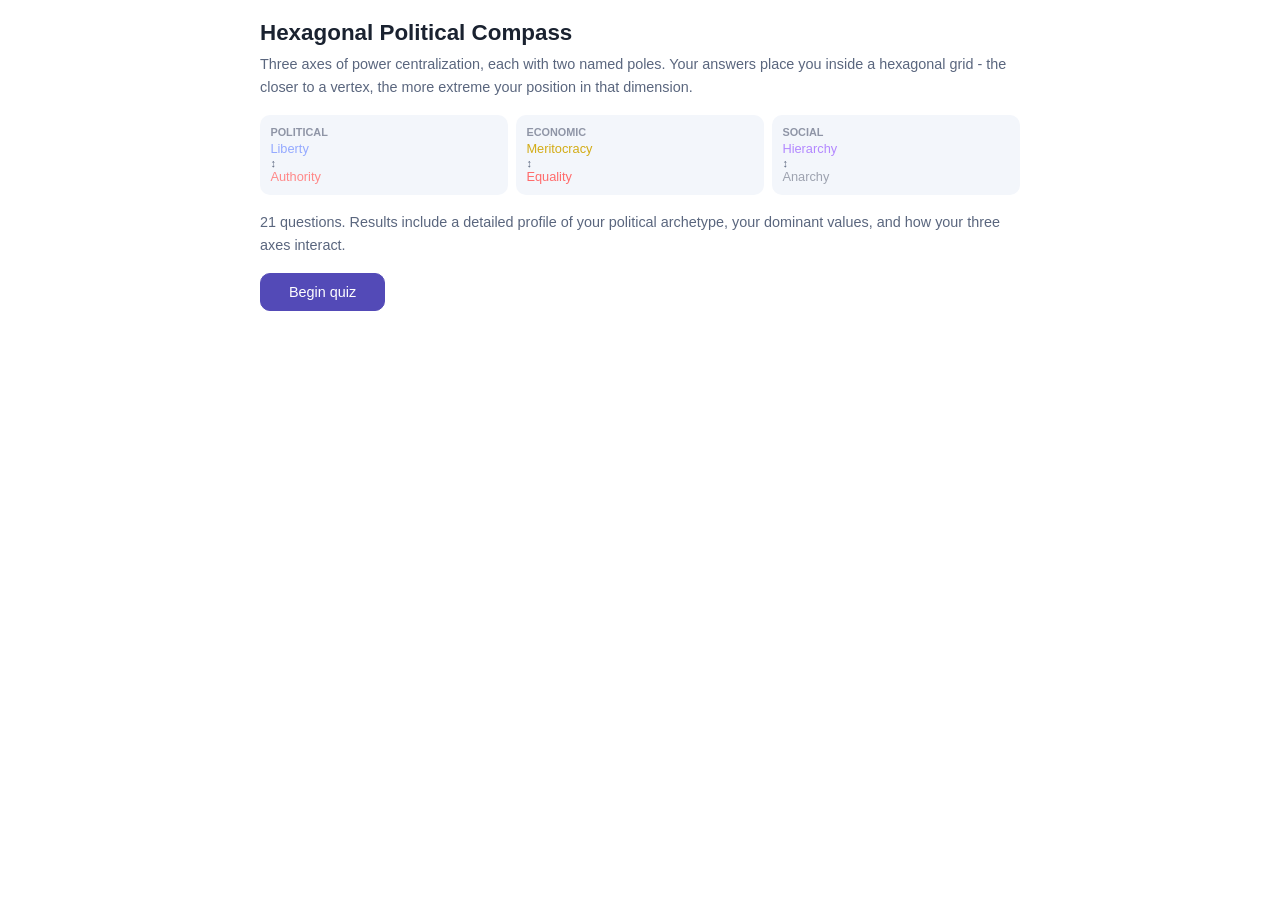
==== index.html @ 0ac601cc "simple web app political compass" ====
<!doctype html>
<html lang="en">
<head>
  <meta charset="utf-8">
  <meta name="viewport" content="width=device-width, initial-scale=1">
  <title>Hexagonal Political Compass</title>
  <meta name="description" content="A 21-question hexagonal political compass quiz.">
  <link rel="stylesheet" href="./styles.css">
</head>
<body>
  <main id="app">
    <section id="s-intro" class="screen active">
      <h1>Hexagonal Political Compass</h1>
      <p class="sub">
        Three axes of power centralization, each with two named poles. Your answers place you
        inside a hexagonal grid - the closer to a vertex, the more extreme your position in that
        dimension.
      </p>

      <div class="axis-grid">
        <article class="axis-card">
          <div class="axis-title">Political</div>
          <div class="axis-pole pole-liberty">Liberty</div>
          <div class="axis-divider">↕</div>
          <div class="axis-pole pole-authority">Authority</div>
        </article>
        <article class="axis-card">
          <div class="axis-title">Economic</div>
          <div class="axis-pole pole-meritocracy">Meritocracy</div>
          <div class="axis-divider">↕</div>
          <div class="axis-pole pole-equality">Equality</div>
        </article>
        <article class="axis-card">
          <div class="axis-title">Social</div>
          <div class="axis-pole pole-hierarchy">Hierarchy</div>
          <div class="axis-divider">↕</div>
          <div class="axis-pole pole-anarchy">Anarchy</div>
        </article>
      </div>

      <p class="sub intro-note">
        21 questions. Results include a detailed profile of your political archetype, your dominant
        values, and how your three axes interact.
      </p>

      <button id="btn-start" class="primary large">Begin quiz</button>
    </section>

    <section id="s-quiz" class="screen">
      <div id="q-prog" class="progress"></div>
      <div id="q-wrap"></div>
      <div class="nav">
        <button id="btn-back">Back</button>
        <button id="btn-next" class="primary">Next</button>
        <span id="q-pct" class="muted"></span>
      </div>
    </section>

    <section id="s-result" class="screen">
      <div id="archetype-display"></div>
      <div class="result-scores">
        <div class="sc">
          <div class="sc-name pole-liberty">Political</div>
          <div id="sv-pol" class="sc-val"></div>
          <div id="sp-pol" class="sc-poles"></div>
        </div>
        <div class="sc">
          <div class="sc-name pole-meritocracy">Economic</div>
          <div id="sv-eco" class="sc-val"></div>
          <div id="sp-eco" class="sc-poles"></div>
        </div>
        <div class="sc">
          <div class="sc-name pole-hierarchy">Social</div>
          <div id="sv-soc" class="sc-val"></div>
          <div id="sp-soc" class="sc-poles"></div>
        </div>
      </div>

      <canvas id="star" width="560" height="540"></canvas>
      <button id="btn-restart" class="restart-btn">Retake quiz</button>
    </section>
  </main>

  <script src="./app.js"></script>
</body>
</html>
---- styles.css ----
:root {
  --font-sans: Inter, Segoe UI, Roboto, Helvetica, Arial, sans-serif;
  --color-background-primary: #111318;
  --color-background-secondary: #1a1f2b;
  --color-text-primary: #e7ecf3;
  --color-text-secondary: #a6b0c2;
  --color-border-secondary: #394056;
  --color-border-tertiary: #2a3042;
  --border-radius-md: 10px;
  --border-radius-lg: 14px;
}

@media (prefers-color-scheme: light) {
  :root {
    --color-background-primary: #ffffff;
    --color-background-secondary: #f3f6fb;
    --color-text-primary: #1a2230;
    --color-text-secondary: #5a667e;
    --color-border-secondary: #cdd5e2;
    --color-border-tertiary: #dde3ed;
  }
}

* {
  box-sizing: border-box;
  margin: 0;
  padding: 0;
}

body {
  background: var(--color-background-primary);
  color: var(--color-text-primary);
  font-family: var(--font-sans);
  min-height: 100vh;
  padding: 1rem;
}

#app {
  max-width: 760px;
  margin: 0 auto;
  padding: 0.25rem 0 1rem;
}

.screen {
  display: none;
}

.screen.active {
  display: block;
}

h1 {
  font-size: 1.4rem;
  font-weight: 600;
  margin-bottom: 0.45rem;
}

.sub {
  font-size: 0.9rem;
  color: var(--color-text-secondary);
  line-height: 1.6;
  margin-bottom: 1rem;
}

.intro-note {
  margin-bottom: 1rem;
}

.axis-grid {
  display: grid;
  grid-template-columns: repeat(3, minmax(0, 1fr));
  gap: 8px;
  margin-bottom: 1rem;
}

.axis-card {
  background: var(--color-background-secondary);
  border-radius: var(--border-radius-md);
  padding: 0.65rem;
  font-size: 0.8rem;
}

.axis-title {
  font-weight: 600;
  color: #8f95a6;
  margin-bottom: 0.2rem;
  font-size: 0.68rem;
  text-transform: uppercase;
}

.axis-pole {
  line-height: 1.25;
}

.axis-divider {
  font-size: 0.7rem;
  color: var(--color-text-secondary);
}

.pole-liberty {
  color: #94a9ff;
}

.pole-authority {
  color: #ff8888;
}

.pole-meritocracy {
  color: #d3ac16;
}

.pole-equality {
  color: #ff6b6b;
}

.pole-hierarchy {
  color: #b388ff;
}

.pole-anarchy {
  color: #9da2af;
}

.progress {
  font-size: 0.78rem;
  color: var(--color-text-secondary);
  margin-bottom: 0.65rem;
}

.q-card {
  background: var(--color-background-primary);
  border: 0.5px solid var(--color-border-tertiary);
  border-radius: var(--border-radius-lg);
  padding: 1rem 1.25rem;
  margin-bottom: 0.75rem;
}

.q-axis {
  font-size: 0.68rem;
  text-transform: uppercase;
  letter-spacing: 0.05em;
  margin-bottom: 0.4rem;
  font-weight: 600;
}

.q-text {
  font-size: 0.92rem;
  color: var(--color-text-primary);
  line-height: 1.6;
  margin-bottom: 0.75rem;
}

.likert {
  display: flex;
  gap: 5px;
}

.likert button {
  flex: 1;
  padding: 6px 2px;
  font-size: 0.68rem;
  border: 0.5px solid var(--color-border-secondary);
  border-radius: var(--border-radius-md);
  background: transparent;
  cursor: pointer;
  color: var(--color-text-secondary);
  transition: all 0.15s;
  line-height: 1.3;
}

.likert button:hover {
  background: var(--color-background-secondary);
}

.likert button.sel {
  border-color: transparent;
  color: #fff;
}

.nav {
  display: flex;
  gap: 10px;
  margin-top: 1rem;
  align-items: center;
}

button {
  padding: 8px 20px;
  font-size: 0.82rem;
  border: 0.5px solid var(--color-border-secondary);
  border-radius: var(--border-radius-md);
  background: transparent;
  cursor: pointer;
  color: var(--color-text-primary);
  font-family: inherit;
}

button:hover {
  background: var(--color-background-secondary);
}

button.primary {
  background: #534ab7;
  border-color: #534ab7;
  color: #fff;
}

button.primary:hover {
  background: #3c3489;
}

button.large {
  padding: 10px 28px;
  font-size: 0.9rem;
}

.muted {
  font-size: 0.78rem;
  color: var(--color-text-secondary);
  margin-left: auto;
}

.result-scores {
  display: grid;
  grid-template-columns: repeat(3, minmax(0, 1fr));
  gap: 8px;
  margin: 1rem 0;
}

.sc {
  background: var(--color-background-secondary);
  border-radius: var(--border-radius-md);
  padding: 0.65rem;
  text-align: center;
}

.sc-name {
  font-size: 0.63rem;
  text-transform: uppercase;
  letter-spacing: 0.04em;
  margin-bottom: 2px;
  font-weight: 600;
}

.sc-val {
  font-size: 1.3rem;
  font-weight: 600;
  color: var(--color-text-primary);
}

.sc-poles {
  font-size: 0.63rem;
  color: var(--color-text-secondary);
  margin-top: 1px;
}

.archetype-card {
  border-radius: var(--border-radius-lg);
  padding: 1rem 1.25rem;
  margin: 0.75rem 0;
  border-left: 3px solid;
}

.archetype-card h3 {
  font-size: 0.98rem;
  font-weight: 600;
  margin-bottom: 0.35rem;
}

.archetype-card .tagline {
  font-size: 0.8rem;
  font-style: italic;
  margin-bottom: 0.6rem;
  opacity: 0.85;
}

.archetype-card .body {
  font-size: 0.84rem;
  line-height: 1.65;
}

.archetype-card .traits {
  display: flex;
  flex-wrap: wrap;
  gap: 6px;
  margin-top: 0.65rem;
}

.trait-pill {
  font-size: 0.7rem;
  padding: 3px 10px;
  border-radius: 20px;
  border: 0.5px solid;
}

.comparisons {
  margin-top: 0.65rem;
  font-size: 0.78rem;
  color: var(--color-text-secondary);
  line-height: 1.6;
}

.comparisons strong {
  font-weight: 600;
  color: var(--color-text-primary);
}

#star {
  display: block;
  margin: 0 auto;
  max-width: 100%;
  height: auto;
}

.restart-btn {
  margin-top: 0.75rem;
}

@media (max-width: 740px) {
  .axis-grid {
    grid-template-columns: 1fr;
  }

  .result-scores {
    grid-template-columns: 1fr;
  }

  .likert {
    flex-wrap: wrap;
  }

  .likert button {
    min-width: calc(50% - 5px);
    flex: none;
  }
}
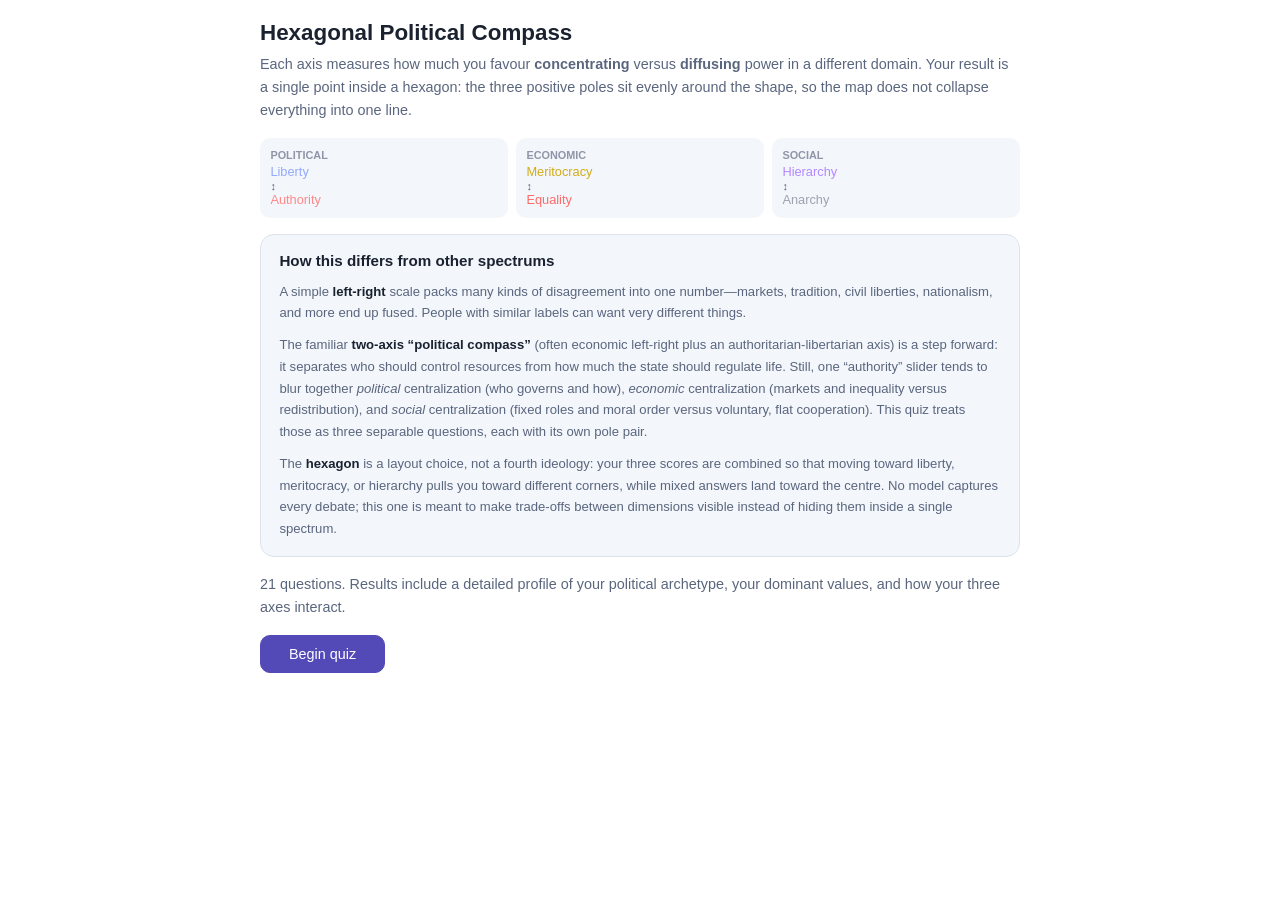
==== commit 557ed856: "updates to mapping" ====
--- a/index.html
+++ b/index.html
@@ -4,7 +4,7 @@
   <meta charset="utf-8">
   <meta name="viewport" content="width=device-width, initial-scale=1">
   <title>Hexagonal Political Compass</title>
-  <meta name="description" content="A 21-question hexagonal political compass quiz.">
+  <meta name="description" content="A 21-question quiz on political, economic, and social dimensions of power—mapped on a hexagonal compass instead of a single left-right line.">
   <link rel="stylesheet" href="./styles.css">
 </head>
 <body>
@@ -12,9 +12,10 @@
     <section id="s-intro" class="screen active">
       <h1>Hexagonal Political Compass</h1>
       <p class="sub">
-        Three axes of power centralization, each with two named poles. Your answers place you
-        inside a hexagonal grid - the closer to a vertex, the more extreme your position in that
-        dimension.
+        Each axis measures how much you favour <strong>concentrating</strong> versus
+        <strong>diffusing</strong> power in a different domain. Your result is a single point inside
+        a hexagon: the three positive poles sit evenly around the shape, so the map does not collapse
+        everything into one line.
       </p>
 
       <div class="axis-grid">
@@ -36,6 +37,31 @@
           <div class="axis-divider">↕</div>
           <div class="axis-pole pole-anarchy">Anarchy</div>
         </article>
+      </div>
+
+      <div class="intro-theory" role="region" aria-labelledby="theory-heading">
+        <h2 id="theory-heading">How this differs from other spectrums</h2>
+        <p>
+          A simple <strong>left-right</strong> scale packs many kinds of disagreement into one
+          number—markets, tradition, civil liberties, nationalism, and more end up fused. People with
+          similar labels can want very different things.
+        </p>
+        <p>
+          The familiar <strong>two-axis “political compass”</strong> (often economic left-right plus
+          an authoritarian-libertarian axis) is a step forward: it separates who should control
+          resources from how much the state should regulate life. Still, one “authority” slider tends
+          to blur together <em>political</em> centralization (who governs and how), <em>economic</em>
+          centralization (markets and inequality versus redistribution), and <em>social</em>
+          centralization (fixed roles and moral order versus voluntary, flat cooperation). This quiz
+          treats those as three separable questions, each with its own pole pair.
+        </p>
+        <p>
+          The <strong>hexagon</strong> is a layout choice, not a fourth ideology: your three scores
+          are combined so that moving toward liberty, meritocracy, or hierarchy pulls you toward
+          different corners, while mixed answers land toward the centre. No model captures every
+          debate; this one is meant to make trade-offs between dimensions visible instead of hiding
+          them inside a single spectrum.
+        </p>
       </div>
 
       <p class="sub intro-note">
@@ -76,7 +102,14 @@
         </div>
       </div>
 
-      <canvas id="star" width="560" height="540"></canvas>
+      <canvas id="star" width="780" height="760"></canvas>
+      <div class="explorer-wrap" id="explorer-wrap">
+        <label for="explorer-select">Explore archetype regions on the hex map</label>
+        <select id="explorer-select"></select>
+        <p class="explorer-hint" id="explorer-hint">
+          The three positive poles sit 120° apart, so balanced scores land near the centre and the three axes fill the hex evenly. Each archetype's shaded region is its score box, projected and clamped to the hex the same way as your dot.
+        </p>
+      </div>
       <button id="btn-restart" class="restart-btn">Retake quiz</button>
     </section>
   </main>
--- a/styles.css
+++ b/styles.css
@@ -66,6 +66,38 @@
   margin-bottom: 1rem;
 }
 
+.intro-theory {
+  background: var(--color-background-secondary);
+  border: 0.5px solid var(--color-border-tertiary);
+  border-radius: var(--border-radius-lg);
+  padding: 1rem 1.15rem;
+  margin-bottom: 1rem;
+}
+
+.intro-theory h2 {
+  font-size: 0.95rem;
+  font-weight: 600;
+  color: var(--color-text-primary);
+  margin-bottom: 0.55rem;
+  line-height: 1.35;
+}
+
+.intro-theory p {
+  font-size: 0.82rem;
+  color: var(--color-text-secondary);
+  line-height: 1.65;
+  margin-bottom: 0.65rem;
+}
+
+.intro-theory p:last-child {
+  margin-bottom: 0;
+}
+
+.intro-theory strong {
+  font-weight: 600;
+  color: var(--color-text-primary);
+}
+
 .axis-grid {
   display: grid;
   grid-template-columns: repeat(3, minmax(0, 1fr));
@@ -308,8 +340,42 @@
 #star {
   display: block;
   margin: 0 auto;
+  max-width: min(100%, 820px);
+  height: auto;
+}
+
+.explorer-wrap {
+  display: none;
+  margin: 1rem 0 0;
+  padding-top: 0.75rem;
+  border-top: 0.5px solid var(--color-border-tertiary);
+}
+
+.explorer-wrap label {
+  display: block;
+  font-size: 0.78rem;
+  color: var(--color-text-secondary);
+  margin-bottom: 0.4rem;
+}
+
+.explorer-wrap select {
+  width: 100%;
   max-width: 100%;
-  height: auto;
+  padding: 8px 10px;
+  font-size: 0.82rem;
+  border-radius: var(--border-radius-md);
+  border: 0.5px solid var(--color-border-secondary);
+  background: var(--color-background-primary);
+  color: var(--color-text-primary);
+  font-family: inherit;
+  cursor: pointer;
+}
+
+.explorer-hint {
+  font-size: 0.72rem;
+  color: var(--color-text-secondary);
+  margin-top: 0.35rem;
+  line-height: 1.45;
 }
 
 .restart-btn {
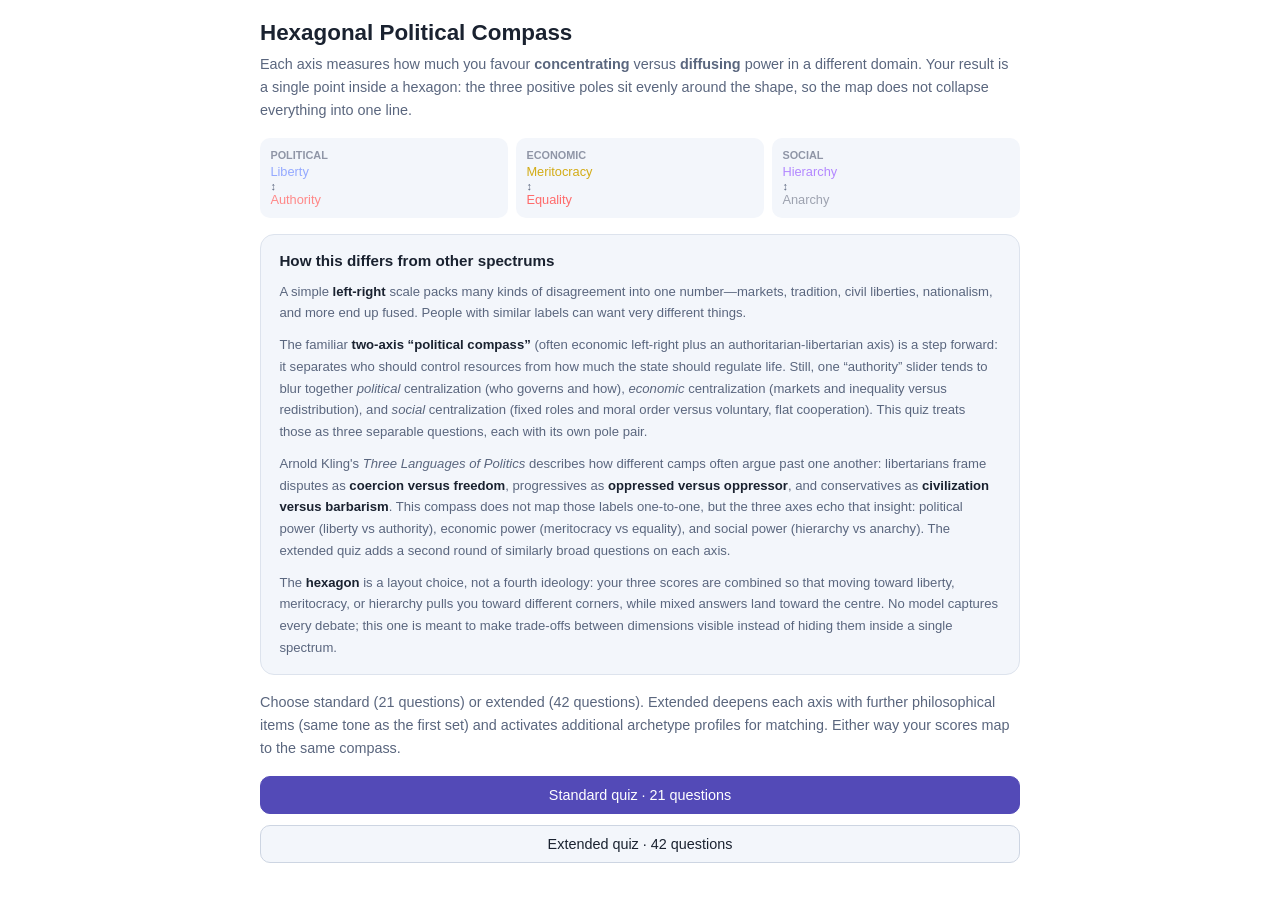
==== commit 25d06d79: "created extended quiz with 42 questions total" ====
--- a/index.html
+++ b/index.html
@@ -4,7 +4,7 @@
   <meta charset="utf-8">
   <meta name="viewport" content="width=device-width, initial-scale=1">
   <title>Hexagonal Political Compass</title>
-  <meta name="description" content="A 21-question quiz on political, economic, and social dimensions of power—mapped on a hexagonal compass instead of a single left-right line.">
+  <meta name="description" content="Standard or extended quiz on political, economic, and social dimensions of power—mapped on a hexagonal compass rather than a single left-right spectrum.">
   <link rel="stylesheet" href="./styles.css">
 </head>
 <body>
@@ -56,6 +56,15 @@
           treats those as three separable questions, each with its own pole pair.
         </p>
         <p>
+          Arnold Kling's <em>Three Languages of Politics</em> describes how different camps often
+          argue past one another: libertarians frame disputes as <strong>coercion versus freedom</strong>,
+          progressives as <strong>oppressed versus oppressor</strong>, and conservatives as
+          <strong>civilization versus barbarism</strong>. This compass does not map those labels
+          one-to-one, but the three axes echo that insight: political power (liberty vs authority),
+          economic power (meritocracy vs equality), and social power (hierarchy vs anarchy). The
+          extended quiz adds a second round of similarly broad questions on each axis.
+        </p>
+        <p>
           The <strong>hexagon</strong> is a layout choice, not a fourth ideology: your three scores
           are combined so that moving toward liberty, meritocracy, or hierarchy pulls you toward
           different corners, while mixed answers land toward the centre. No model captures every
@@ -65,11 +74,15 @@
       </div>
 
       <p class="sub intro-note">
-        21 questions. Results include a detailed profile of your political archetype, your dominant
-        values, and how your three axes interact.
+        Choose standard (21 questions) or extended (42 questions). Extended deepens each axis with
+        further philosophical items (same tone as the first set) and activates additional archetype
+        profiles for matching. Either way your scores map to the same compass.
       </p>
 
-      <button id="btn-start" class="primary large">Begin quiz</button>
+      <div class="start-actions">
+        <button type="button" id="btn-start-standard" class="primary large">Standard quiz · 21 questions</button>
+        <button type="button" id="btn-start-extended" class="secondary large">Extended quiz · 42 questions</button>
+      </div>
     </section>
 
     <section id="s-quiz" class="screen">
@@ -107,7 +120,7 @@
         <label for="explorer-select">Explore archetype regions on the hex map</label>
         <select id="explorer-select"></select>
         <p class="explorer-hint" id="explorer-hint">
-          The three positive poles sit 120° apart, so balanced scores land near the centre and the three axes fill the hex evenly. Each archetype's shaded region is its score box, projected and clamped to the hex the same way as your dot.
+          The three positive poles sit 120° apart, so balanced scores land near the centre and the three axes fill the hex evenly. Each archetype's shaded region is its score box, projected and clamped to the hex the same way as your dot. The extended quiz adds profiles to this list—your explorer always matches the mode you chose.
         </p>
       </div>
       <button id="btn-restart" class="restart-btn">Retake quiz</button>
--- a/styles.css
+++ b/styles.css
@@ -246,6 +246,28 @@
   font-size: 0.9rem;
 }
 
+button.secondary {
+  background: var(--color-background-secondary);
+}
+
+button.secondary:hover {
+  filter: brightness(1.06);
+}
+
+.start-actions {
+  display: flex;
+  flex-direction: column;
+  gap: 0.65rem;
+  margin-bottom: 0.85rem;
+}
+
+.quiz-mode-line {
+  font-size: 0.74rem;
+  color: var(--color-text-secondary);
+  margin-bottom: 0.4rem;
+  letter-spacing: 0.02em;
+}
+
 .muted {
   font-size: 0.78rem;
   color: var(--color-text-secondary);
